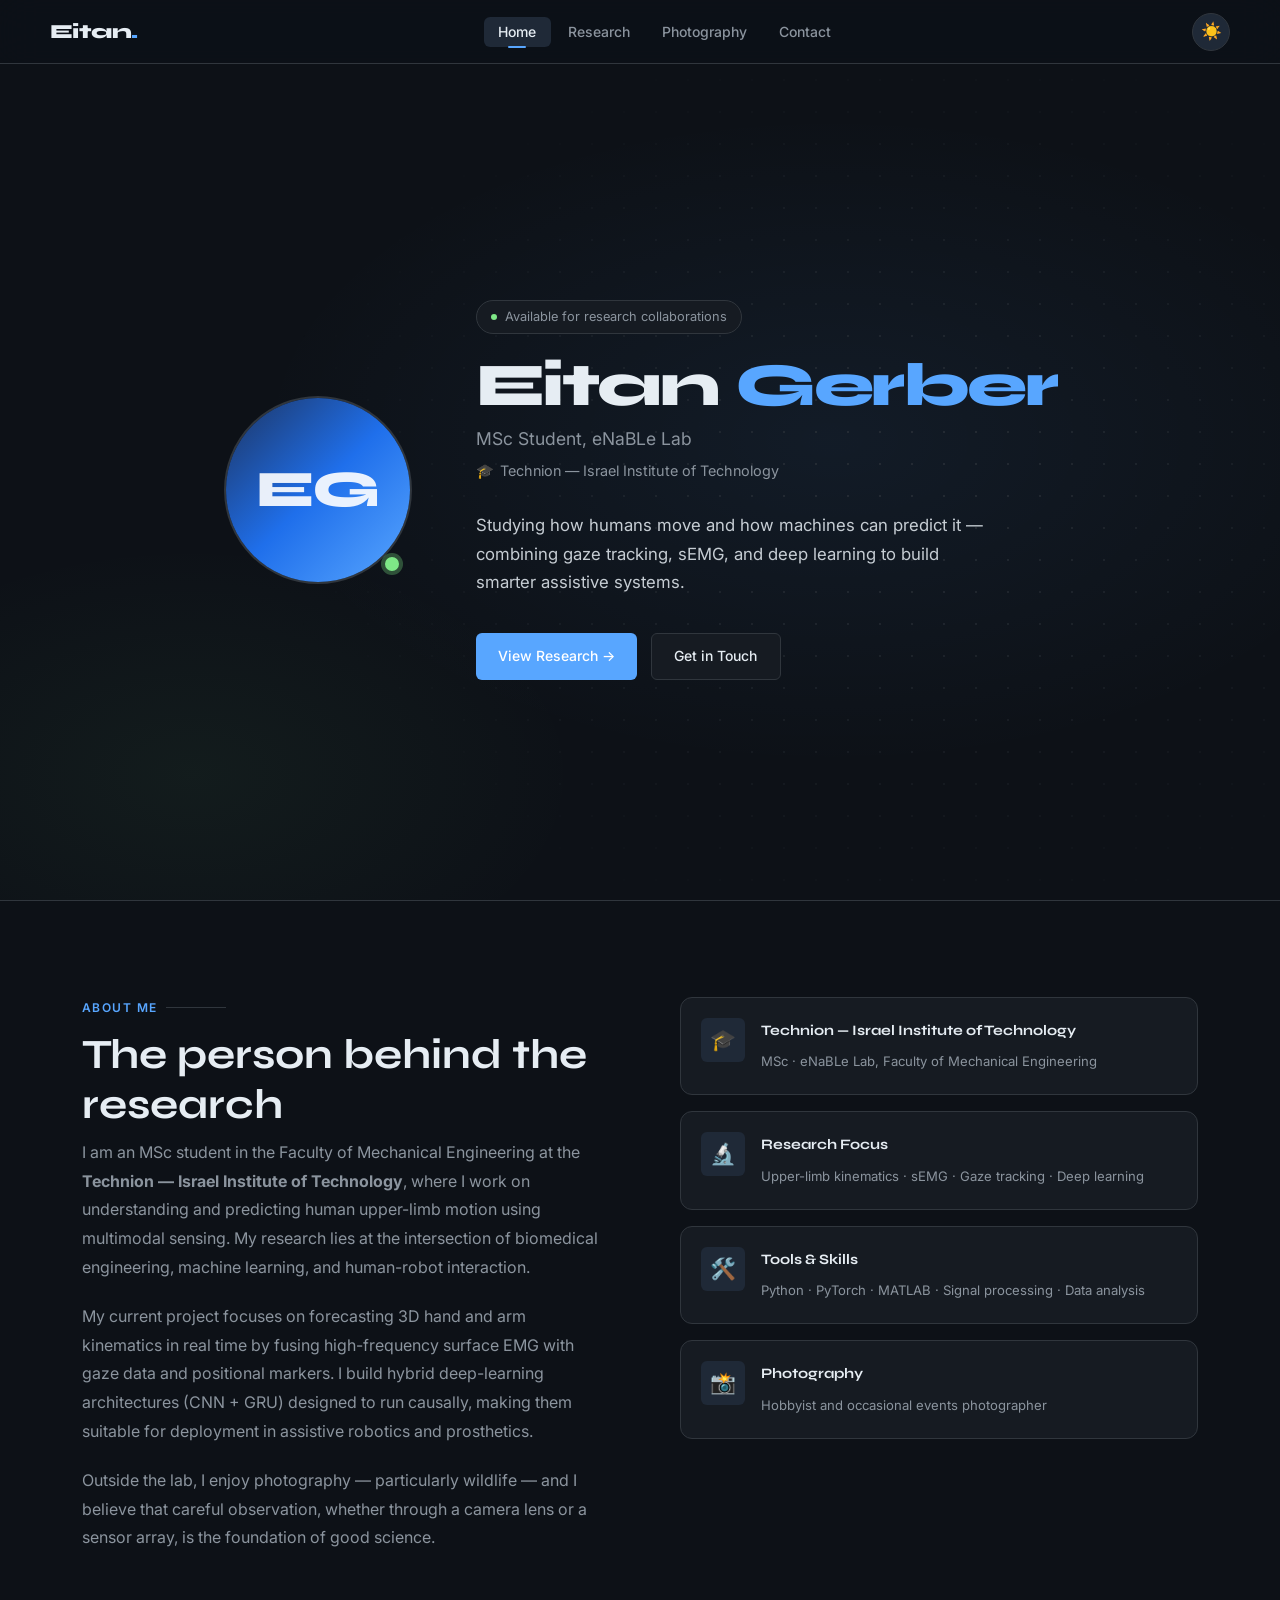
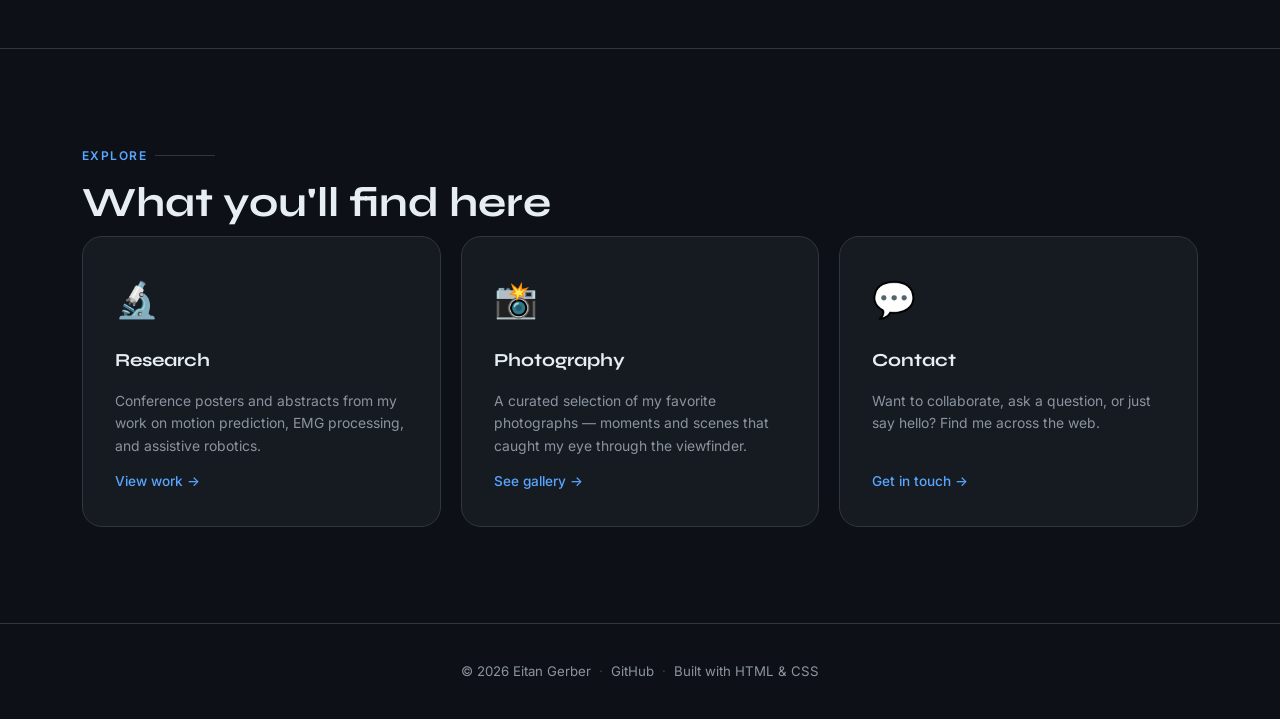
==== index.html @ 57ee2962 "Initial commit" ====
<!DOCTYPE html>
<html lang="en" data-theme="dark">

<head>
  <meta charset="UTF-8" />
  <meta name="viewport" content="width=device-width, initial-scale=1.0" />
  <title>Eitan Gerber — Researcher & Photographer</title>
  <meta name="description"
    content="Personal website of Eitan Gerber — MSc researcher at the Technion and photography enthusiast." />
  <meta property="og:title" content="Eitan Gerber" />
  <meta property="og:description" content="Researcher at Technion · Photography · Academic work" />
  <meta property="og:type" content="website" />
  <meta property="og:url" content="https://e-gerber-technion.github.io" />
  <link rel="canonical" href="https://e-gerber-technion.github.io" />
  <link rel="stylesheet" href="assets/css/style.css" />
  <!-- Prevent flash of wrong theme -->
  <script>
    (function () {
      const theme = localStorage.getItem('eg-site-theme') || 'dark';
      document.documentElement.setAttribute('data-theme', theme);
    })();
  </script>
</head>

<body>

  <!-- ============================
       NAVBAR
       ============================ -->
  <nav class="navbar" role="navigation" aria-label="Main navigation">
    <div class="navbar-inner">
      <a href="index.html" class="nav-logo" aria-label="Home">Eitan<span>.</span></a>

      <ul class="nav-links" id="nav-links" role="list">
        <li><a href="index.html">Home</a></li>
        <li><a href="research.html">Research</a></li>
        <li><a href="photography.html">Photography</a></li>
        <li><a href="contact.html">Contact</a></li>
      </ul>

      <div class="nav-actions">
        <button class="theme-toggle" id="theme-toggle" aria-label="Toggle theme">☀️</button>
        <button class="hamburger" id="hamburger" aria-label="Open menu" aria-expanded="false" aria-controls="nav-links">
          <span></span><span></span><span></span>
        </button>
      </div>
    </div>
  </nav>

  <main class="page-wrapper">

    <!-- ============================
         HERO
         ============================ -->
    <section class="hero" aria-label="Introduction">
      <div class="hero-ambient"></div>
      <div class="hero-grid"></div>

      <div class="container">
        <div class="hero-content">

          <!-- Avatar -->
          <div class="hero-avatar-wrap reveal">
            <div class="hero-avatar">
              <!--
                TO ADD YOUR PHOTO:
                Replace the .avatar-placeholder div below with:
                <img src="assets/images/avatar.jpg" alt="Eitan Gerber" />
              -->
              <div class="avatar-placeholder" aria-hidden="true">EG</div>
            </div>
            <div class="hero-status" aria-hidden="true">
              <div class="hero-status-pulse"></div>
            </div>
          </div>

          <!-- Text -->
          <div class="hero-text reveal reveal-delay-1">
            <div class="hero-eyebrow">
              <span class="hero-eyebrow-dot" aria-hidden="true"></span>
              Available for research collaborations
            </div>

            <h1 class="hero-name">
              Eitan <span class="accent">Gerber</span>
            </h1>

            <p class="hero-role">MSc Student, eNaBLe Lab</p>
            <p class="hero-institution">
              <span>🎓</span>
              Technion — Israel Institute of Technology
            </p>

            <!--
              TODO: Replace the tagline below with your own one-liner.
            -->
            <p class="hero-tagline">
              Studying how humans move and how machines can predict it —
              combining gaze tracking, sEMG, and deep learning to build
              smarter assistive systems.
            </p>

            <div class="hero-ctas">
              <a href="research.html" class="btn btn-primary" id="hero-research-btn">
                View Research →
              </a>
              <a href="contact.html" class="btn btn-secondary" id="hero-contact-btn">
                Get in Touch
              </a>
              <!--
                TO ADD YOUR CV:
                1. Place your CV PDF at  assets/cv.pdf
                2. Uncomment the link below:

              <a href="assets/cv.pdf" class="btn btn-secondary" target="_blank" rel="noopener" id="hero-cv-btn">
                📄 CV
              </a>
              -->
            </div>
          </div>
        </div>
      </div>
    </section>

    <!-- ============================
         ABOUT
         ============================ -->
    <section class="about-section" id="about" aria-labelledby="about-heading">
      <div class="container">
        <div class="about-grid">

          <div class="about-text">
            <div class="section-label reveal">About me</div>
            <h2 class="section-title reveal reveal-delay-1" id="about-heading">
              The person behind the research
            </h2>

            <!--
              TODO: Replace the paragraphs below with your own bio.
                    Write 2–3 paragraphs covering your background,
                    research interests, and what drives you.
            -->
            <div class="reveal reveal-delay-2">
              <p>
                I am an MSc student in the Faculty of Mechanical Engineering at the
                <strong>Technion — Israel Institute of Technology</strong>, where I work on
                understanding and predicting human upper-limb motion using multimodal sensing.
                My research lies at the intersection of biomedical engineering, machine learning,
                and human-robot interaction.
              </p>
              <p>
                My current project focuses on forecasting 3D hand and arm kinematics in real time
                by fusing high-frequency surface EMG with gaze data and positional markers.
                I build hybrid deep-learning architectures (CNN + GRU) designed to run causally,
                making them suitable for deployment in assistive robotics and prosthetics.
              </p>
              <p>
                Outside the lab, I enjoy photography — particularly wildlife —
                and I believe that careful observation, whether through a camera lens or a sensor array,
                is the foundation of good science.
              </p>
            </div>
          </div>

          <div class="about-highlights reveal reveal-delay-3">
            <div class="highlight-item" id="highlight-edu">
              <div class="highlight-icon" aria-hidden="true">🎓</div>
              <div class="highlight-text">
                <strong>Technion — Israel Institute of Technology</strong>
                <span>MSc · eNaBLe Lab, Faculty of Mechanical Engineering</span>
              </div>
            </div>
            <div class="highlight-item" id="highlight-research">
              <div class="highlight-icon" aria-hidden="true">🔬</div>
              <div class="highlight-text">
                <strong>Research Focus</strong>
                <span>Upper-limb kinematics · sEMG · Gaze tracking · Deep learning</span>
              </div>
            </div>
            <div class="highlight-item" id="highlight-tools">
              <div class="highlight-icon" aria-hidden="true">🛠️</div>
              <div class="highlight-text">
                <strong>Tools & Skills</strong>
                <span>Python · PyTorch · MATLAB · Signal processing · Data analysis</span>
              </div>
            </div>
            <div class="highlight-item" id="highlight-photo">
              <div class="highlight-icon" aria-hidden="true">📸</div>
              <div class="highlight-text">
                <strong>Photography</strong>
                <span>Hobbyist and occasional events photographer</span>
              </div>
            </div>
          </div>

        </div>
      </div>
    </section>

    <!-- ============================
         QUICK LINKS
         ============================ -->
    <section class="quicklinks-section" aria-labelledby="explore-heading">
      <div class="container">
        <div class="section-label reveal">Explore</div>
        <h2 class="section-title reveal reveal-delay-1" id="explore-heading">
          What you'll find here
        </h2>
        <div class="quicklinks-grid">
          <a href="research.html" class="quicklink-card reveal reveal-delay-1" id="ql-research">
            <div class="quicklink-emoji" aria-hidden="true">🔬</div>
            <div class="quicklink-title">Research</div>
            <p class="quicklink-desc">
              Conference posters and abstracts from my work on motion prediction,
              EMG processing, and assistive robotics.
            </p>
            <div class="quicklink-arrow">View work →</div>
          </a>

          <a href="photography.html" class="quicklink-card reveal reveal-delay-2" id="ql-photography">
            <div class="quicklink-emoji" aria-hidden="true">📸</div>
            <div class="quicklink-title">Photography</div>
            <p class="quicklink-desc">
              A curated selection of my favorite photographs — moments and scenes
              that caught my eye through the viewfinder.
            </p>
            <div class="quicklink-arrow">See gallery →</div>
          </a>

          <a href="contact.html" class="quicklink-card reveal reveal-delay-3" id="ql-contact">
            <div class="quicklink-emoji" aria-hidden="true">💬</div>
            <div class="quicklink-title">Contact</div>
            <p class="quicklink-desc">
              Want to collaborate, ask a question, or just say hello?
              Find me across the web.
            </p>
            <div class="quicklink-arrow">Get in touch →</div>
          </a>
        </div>
      </div>
    </section>

  </main>

  <!-- ============================
       FOOTER
       ============================ -->
  <footer>
    <div class="container">
      <div class="footer-inner">
        <span>© <span id="footer-year"></span> Eitan Gerber</span>
        <span class="footer-sep">·</span>
        <a href="https://github.com/e-gerber-technion" target="_blank" rel="noopener">GitHub</a>
        <span class="footer-sep">·</span>
        <span>Built with HTML &amp; CSS</span>
      </div>
    </div>
  </footer>

  <script src="assets/js/main.js"></script>
  <script>
    // Dynamic year in footer
    document.getElementById('footer-year').textContent = new Date().getFullYear();
  </script>
</body>

</html>
---- assets/css/style.css ----
/* =====================================================
   PERSONAL WEBSITE — DESIGN SYSTEM
   Eitan Gerber · e-gerber-technion.github.io
   ===================================================== */

/* ---- Google Fonts ---- */
@import url('https://fonts.googleapis.com/css2?family=Syne:wght@400;500;600;700;800&family=Inter:ital,opsz,wght@0,14..32,300;0,14..32,400;0,14..32,500;0,14..32,600;1,14..32,400&family=JetBrains+Mono:wght@400;500&display=swap');

/* ---- CSS Reset ---- */
*,
*::before,
*::after {
  box-sizing: border-box;
  margin: 0;
  padding: 0;
}

/* =====================================================
   THEME TOKENS
   ===================================================== */
:root {
  /* --- Dark Theme (default) --- */
  --bg: #0d1117;
  --bg-alt: #080c10;
  --surface: #161b22;
  --surface-2: #1f2937;
  --border: #30363d;
  --accent: #58a6ff;
  --accent-rgb: 88, 166, 255;
  --accent-2: #7ee787;
  --accent-2-rgb: 126, 231, 135;
  --text: #e6edf3;
  --text-rgb: 230, 237, 243;
  --muted: #8b949e;
  --shadow: 0 8px 32px rgba(0, 0, 0, 0.45);
  --shadow-sm: 0 2px 10px rgba(0, 0, 0, 0.3);

  /* --- Layout --- */
  --nav-height: 64px;
  --max-width: 1180px;
  --section-gap: 6rem;

  /* --- Transitions --- */
  --t: 200ms ease;
  --t-theme: 300ms cubic-bezier(0.4, 0, 0.2, 1);

  /* --- Radii --- */
  --r-sm: 6px;
  --r: 12px;
  --r-lg: 20px;
  --r-xl: 28px;
}

[data-theme="light"] {
  --bg: #f6f8fa;
  --bg-alt: #eaedf0;
  --surface: #ffffff;
  --surface-2: #f0f3f6;
  --border: #d0d7de;
  --accent: #0969da;
  --accent-rgb: 9, 105, 218;
  --accent-2: #1a7f37;
  --accent-2-rgb: 26, 127, 55;
  --text: #1f2328;
  --text-rgb: 31, 35, 40;
  --muted: #636c76;
  --shadow: 0 8px 32px rgba(0, 0, 0, 0.1);
  --shadow-sm: 0 2px 10px rgba(0, 0, 0, 0.07);
}

/* =====================================================
   BASE
   ===================================================== */
html {
  scroll-behavior: smooth;
  font-size: 16px;
}

body {
  font-family: 'Inter', system-ui, sans-serif;
  background-color: var(--bg);
  color: var(--text);
  line-height: 1.75;
  transition:
    background-color var(--t-theme),
    color var(--t-theme);
  min-height: 100vh;
  overflow-x: hidden;
}

h1,
h2,
h3,
h4,
h5,
h6 {
  font-family: 'Syne', sans-serif;
  font-weight: 700;
  line-height: 1.2;
  color: var(--text);
  transition: color var(--t-theme);
}

a {
  color: var(--accent);
  text-decoration: none;
  transition: color var(--t), opacity var(--t);
}

a:hover {
  opacity: 0.8;
}

img {
  max-width: 100%;
  height: auto;
  display: block;
}

/* =====================================================
   LAYOUT UTILITIES
   ===================================================== */
.container {
  max-width: var(--max-width);
  margin: 0 auto;
  padding: 0 2rem;
}

.page-wrapper {
  padding-top: var(--nav-height);
}

.visually-hidden {
  position: absolute;
  width: 1px;
  height: 1px;
  overflow: hidden;
  clip: rect(0, 0, 0, 0);
  white-space: nowrap;
}

/* =====================================================
   NAVBAR
   ===================================================== */
.navbar {
  position: fixed;
  top: 0;
  left: 0;
  right: 0;
  height: var(--nav-height);
  z-index: 1000;
  display: flex;
  align-items: center;
  padding: 0 2rem;
  backdrop-filter: blur(20px) saturate(160%);
  -webkit-backdrop-filter: blur(20px) saturate(160%);
  background: rgba(13, 17, 23, 0.75);
  border-bottom: 1px solid var(--border);
  transition:
    background var(--t-theme),
    border-color var(--t-theme);
}

[data-theme="light"] .navbar {
  background: rgba(246, 248, 250, 0.85);
}

.navbar-inner {
  display: flex;
  align-items: center;
  width: 100%;
  max-width: var(--max-width);
  margin: 0 auto;
}

/* Logo */
.nav-logo {
  font-family: 'Syne', sans-serif;
  font-weight: 800;
  font-size: 1.25rem;
  color: var(--text);
  text-decoration: none;
  letter-spacing: -0.03em;
  flex-shrink: 0;
  transition: color var(--t-theme);
}

.nav-logo span {
  color: var(--accent);
}

/* Links */
.nav-links {
  display: flex;
  gap: 0.2rem;
  list-style: none;
  margin: 0 auto;
}

.nav-links a {
  font-size: 0.875rem;
  font-weight: 500;
  color: var(--muted);
  text-decoration: none;
  padding: 0.4rem 0.9rem;
  border-radius: var(--r-sm);
  position: relative;
  transition: color var(--t), background var(--t);
}

.nav-links a:hover,
.nav-links a.active {
  color: var(--text);
  background: var(--surface-2);
  opacity: 1;
}

.nav-links a.active::after {
  content: '';
  position: absolute;
  bottom: -1px;
  left: 50%;
  transform: translateX(-50%);
  width: 18px;
  height: 2px;
  background: var(--accent);
  border-radius: 2px;
}

/* Actions */
.nav-actions {
  display: flex;
  align-items: center;
  gap: 0.6rem;
  flex-shrink: 0;
}

/* Theme Toggle */
.theme-toggle {
  background: var(--surface-2);
  border: 1px solid var(--border);
  border-radius: 50%;
  width: 38px;
  height: 38px;
  display: flex;
  align-items: center;
  justify-content: center;
  cursor: pointer;
  font-size: 1.05rem;
  color: var(--muted);
  transition:
    background var(--t),
    border-color var(--t),
    transform var(--t);
}

.theme-toggle:hover {
  background: var(--surface);
  border-color: var(--accent);
  transform: rotate(15deg);
}

/* Hamburger */
.hamburger {
  display: none;
  flex-direction: column;
  gap: 5px;
  cursor: pointer;
  background: none;
  border: none;
  padding: 4px;
}

.hamburger span {
  display: block;
  width: 22px;
  height: 2px;
  background: var(--text);
  border-radius: 2px;
  transition: transform 0.3s ease, opacity 0.3s ease;
}

.hamburger.active span:nth-child(1) {
  transform: translateY(7px) rotate(45deg);
}

.hamburger.active span:nth-child(2) {
  opacity: 0;
}

.hamburger.active span:nth-child(3) {
  transform: translateY(-7px) rotate(-45deg);
}

/* =====================================================
   SECTION SHARED STYLES
   ===================================================== */
.section-label {
  font-size: 0.75rem;
  font-weight: 600;
  letter-spacing: 0.12em;
  text-transform: uppercase;
  color: var(--accent);
  margin-bottom: 0.75rem;
  display: flex;
  align-items: center;
  gap: 0.5rem;
}

.section-label::after {
  content: '';
  flex: 1;
  height: 1px;
  background: var(--border);
  max-width: 60px;
}

.section-title {
  font-size: clamp(1.8rem, 4vw, 2.6rem);
  margin-bottom: 0.5rem;
}

.section-subtitle {
  color: var(--muted);
  font-size: 1.05rem;
  margin-bottom: 3rem;
  max-width: 560px;
}

/* =====================================================
   BUTTONS
   ===================================================== */
.btn {
  display: inline-flex;
  align-items: center;
  gap: 0.45rem;
  padding: 0.65rem 1.4rem;
  border-radius: var(--r-sm);
  font-size: 0.875rem;
  font-weight: 500;
  font-family: 'Inter', sans-serif;
  text-decoration: none;
  cursor: pointer;
  border: none;
  transition: all var(--t);
  white-space: nowrap;
}

.btn-primary {
  background: var(--accent);
  color: #fff;
}

.btn-primary:hover {
  opacity: 0.88;
  transform: translateY(-2px);
  box-shadow: 0 4px 16px rgba(var(--accent-rgb), 0.35);
}

.btn-secondary {
  background: var(--surface);
  color: var(--text);
  border: 1px solid var(--border);
}

.btn-secondary:hover {
  background: var(--surface-2);
  border-color: var(--accent);
  color: var(--accent);
  transform: translateY(-2px);
  opacity: 1;
}

.btn-sm {
  padding: 0.38rem 0.85rem;
  font-size: 0.8rem;
}

/* =====================================================
   HERO — index.html
   ===================================================== */
.hero {
  min-height: calc(100vh - var(--nav-height));
  display: flex;
  align-items: center;
  position: relative;
  overflow: hidden;
  padding: 5rem 0 4rem;
}

/* Ambient background */
.hero-ambient {
  position: absolute;
  inset: 0;
  z-index: 0;
  background:
    radial-gradient(ellipse 75% 65% at 65% 45%, rgba(88, 166, 255, 0.07) 0%, transparent 60%),
    radial-gradient(ellipse 55% 50% at 15% 85%, rgba(126, 231, 135, 0.05) 0%, transparent 55%);
  transition: opacity var(--t-theme);
}

/* Dot grid */
.hero-grid {
  position: absolute;
  inset: 0;
  z-index: 0;
  background-image: radial-gradient(var(--border) 1px, transparent 1px);
  background-size: 32px 32px;
  opacity: 0.6;
  mask-image: radial-gradient(ellipse 70% 80% at 70% 50%, black 10%, transparent 70%);
  -webkit-mask-image: radial-gradient(ellipse 70% 80% at 70% 50%, black 10%, transparent 70%);
  transition: opacity var(--t-theme);
}

.hero-content {
  position: relative;
  z-index: 1;
  display: grid;
  grid-template-columns: auto 1fr;
  gap: 4rem;
  align-items: center;
}

/* Avatar */
.hero-avatar-wrap {
  position: relative;
}

.hero-avatar {
  width: 188px;
  height: 188px;
  border-radius: 50%;
  border: 2px solid var(--border);
  overflow: hidden;
  position: relative;
  transition: border-color var(--t), box-shadow var(--t);
}

.hero-avatar:hover {
  border-color: var(--accent);
  box-shadow: 0 0 0 6px rgba(var(--accent-rgb), 0.12);
}

.hero-avatar img {
  width: 100%;
  height: 100%;
  object-fit: cover;
}

.avatar-placeholder {
  width: 100%;
  height: 100%;
  background: linear-gradient(135deg, #1d3461 0%, #1f6feb 50%, #58a6ff 100%);
  display: flex;
  align-items: center;
  justify-content: center;
  font-family: 'Syne', sans-serif;
  font-size: 3.2rem;
  font-weight: 800;
  color: rgba(255, 255, 255, 0.9);
  letter-spacing: -0.02em;
}

.hero-status {
  position: absolute;
  bottom: 10px;
  right: 10px;
  width: 20px;
  height: 20px;
  background: var(--accent-2);
  border-radius: 50%;
  border: 3px solid var(--bg);
  transition: background var(--t-theme), border-color var(--t-theme);
}

.hero-status-pulse {
  position: absolute;
  inset: -4px;
  border-radius: 50%;
  background: var(--accent-2);
  opacity: 0.3;
  animation: status-pulse 2.5s ease-in-out infinite;
}

@keyframes status-pulse {

  0%,
  100% {
    transform: scale(1);
    opacity: 0.3;
  }

  50% {
    transform: scale(1.6);
    opacity: 0;
  }
}

/* Hero text */
.hero-eyebrow {
  display: inline-flex;
  align-items: center;
  gap: 0.5rem;
  background: var(--surface);
  border: 1px solid var(--border);
  border-radius: 100px;
  padding: 0.3rem 0.9rem;
  font-size: 0.8rem;
  color: var(--muted);
  margin-bottom: 1.25rem;
  transition: background var(--t-theme), border-color var(--t-theme);
}

.hero-eyebrow-dot {
  width: 6px;
  height: 6px;
  border-radius: 50%;
  background: var(--accent-2);
  animation: blink 2s ease-in-out infinite;
}

@keyframes blink {

  0%,
  100% {
    opacity: 1;
  }

  50% {
    opacity: 0.35;
  }
}

.hero-name {
  font-size: clamp(2.4rem, 5.5vw, 3.8rem);
  font-weight: 800;
  letter-spacing: -0.04em;
  line-height: 1.05;
  margin-bottom: 0.4rem;
}

.hero-name .accent {
  color: var(--accent);
}

.hero-role {
  font-size: 1.1rem;
  color: var(--muted);
  font-family: 'Inter', sans-serif;
  font-weight: 400;
  margin-bottom: 0.2rem;
}

.hero-institution {
  font-size: 0.9rem;
  color: var(--muted);
  margin-bottom: 1.75rem;
  display: flex;
  align-items: center;
  gap: 0.4rem;
}

.hero-tagline {
  font-size: 1.05rem;
  color: var(--text);
  max-width: 520px;
  margin-bottom: 2.25rem;
  line-height: 1.7;
  opacity: 0.85;
}

.hero-ctas {
  display: flex;
  gap: 0.85rem;
  flex-wrap: wrap;
}

/* =====================================================
   ABOUT SECTION — index.html
   ===================================================== */
.about-section {
  padding: var(--section-gap) 0;
  border-top: 1px solid var(--border);
}

.about-grid {
  display: grid;
  grid-template-columns: 1fr 1fr;
  gap: 5rem;
  align-items: start;
}

.about-text p {
  color: var(--muted);
  margin-bottom: 1.25rem;
  font-size: 1rem;
  line-height: 1.8;
}

.about-text p:last-child {
  margin-bottom: 0;
}

/* Info highlights */
.about-highlights {
  display: flex;
  flex-direction: column;
  gap: 1rem;
}

.highlight-item {
  display: flex;
  align-items: flex-start;
  gap: 1rem;
  padding: 1.25rem;
  background: var(--surface);
  border: 1px solid var(--border);
  border-radius: var(--r);
  transition:
    border-color var(--t),
    transform var(--t),
    box-shadow var(--t),
    background var(--t-theme);
}

.highlight-item:hover {
  border-color: var(--accent);
  transform: translateX(5px);
  box-shadow: var(--shadow-sm);
}

.highlight-icon {
  font-size: 1.3rem;
  width: 44px;
  height: 44px;
  background: var(--surface-2);
  border-radius: var(--r-sm);
  display: flex;
  align-items: center;
  justify-content: center;
  flex-shrink: 0;
  transition: background var(--t-theme);
}

.highlight-text strong {
  display: block;
  font-size: 0.9rem;
  font-family: 'Syne', sans-serif;
  margin-bottom: 0.2rem;
}

.highlight-text span {
  font-size: 0.82rem;
  color: var(--muted);
}

/* =====================================================
   QUICK LINKS SECTION — index.html
   ===================================================== */
.quicklinks-section {
  padding: var(--section-gap) 0;
  border-top: 1px solid var(--border);
}

.quicklinks-grid {
  display: grid;
  grid-template-columns: repeat(3, 1fr);
  gap: 1.25rem;
}

.quicklink-card {
  display: flex;
  flex-direction: column;
  gap: 0.85rem;
  padding: 2rem;
  background: var(--surface);
  border: 1px solid var(--border);
  border-radius: var(--r-lg);
  text-decoration: none;
  position: relative;
  overflow: hidden;
  transition:
    border-color var(--t),
    transform var(--t),
    box-shadow var(--t),
    background var(--t-theme);
}

.quicklink-card::after {
  content: '';
  position: absolute;
  inset: 0;
  background: linear-gradient(135deg, rgba(var(--accent-rgb), 0.06), transparent 60%);
  opacity: 0;
  transition: opacity var(--t);
}

.quicklink-card:hover {
  border-color: var(--accent);
  transform: translateY(-5px);
  box-shadow: var(--shadow);
  opacity: 1;
}

.quicklink-card:hover::after {
  opacity: 1;
}

.quicklink-emoji {
  font-size: 2.2rem;
}

.quicklink-title {
  font-size: 1.15rem;
  color: var(--text);
  font-family: 'Syne', sans-serif;
  font-weight: 700;
  transition: color var(--t-theme);
}

.quicklink-desc {
  font-size: 0.87rem;
  color: var(--muted);
  line-height: 1.6;
}

.quicklink-arrow {
  margin-top: auto;
  color: var(--accent);
  font-size: 0.85rem;
  font-weight: 500;
  display: flex;
  align-items: center;
  gap: 0.3rem;
}

/* =====================================================
   PAGE HEADER (research, photography, contact)
   ===================================================== */
.page-header {
  padding: 4rem 0 3rem;
  border-bottom: 1px solid var(--border);
  position: relative;
  overflow: hidden;
}

.page-header-bg {
  position: absolute;
  inset: 0;
  background: radial-gradient(ellipse 65% 90% at 0% 50%, rgba(88, 166, 255, 0.05) 0%, transparent 60%);
  z-index: 0;
  transition: opacity var(--t-theme);
}

.page-header-content {
  position: relative;
  z-index: 1;
}

.page-header h1 {
  font-size: clamp(2rem, 5vw, 3.2rem);
  margin-bottom: 0.75rem;
}

.page-header p {
  color: var(--muted);
  font-size: 1.05rem;
  max-width: 580px;
}

/* =====================================================
   RESEARCH PAGE
   ===================================================== */
.research-section {
  padding: var(--section-gap) 0;
}

.research-grid {
  display: flex;
  flex-direction: column;
  gap: 1.25rem;
}

.research-card {
  display: grid;
  grid-template-columns: 88px 1fr;
  gap: 1.75rem;
  padding: 1.75rem;
  background: var(--surface);
  border: 1px solid var(--border);
  border-radius: var(--r);
  transition:
    border-color var(--t),
    transform var(--t),
    box-shadow var(--t),
    background var(--t-theme);
}

.research-card:hover {
  border-color: var(--accent);
  transform: translateX(5px);
  box-shadow: var(--shadow-sm);
}

.research-thumb {
  width: 88px;
  height: 88px;
  border-radius: var(--r-sm);
  display: flex;
  align-items: center;
  justify-content: center;
  font-size: 2rem;
  flex-shrink: 0;
  opacity: 0.85;
}

.research-thumb-blue {
  background: linear-gradient(135deg, #1d3461, #1f6feb);
}

.research-thumb-green {
  background: linear-gradient(135deg, #064e3b, #059669);
}

.research-thumb-purple {
  background: linear-gradient(135deg, #312e81, #7c3aed);
}

.research-meta {
  font-size: 0.8rem;
  color: var(--muted);
  margin-bottom: 0.5rem;
  display: flex;
  gap: 0.6rem;
  align-items: center;
  flex-wrap: wrap;
}

.research-meta .dot {
  width: 3px;
  height: 3px;
  border-radius: 50%;
  background: var(--border);
}

.research-title {
  font-size: 1.1rem;
  font-family: 'Syne', sans-serif;
  font-weight: 700;
  margin-bottom: 0.6rem;
  color: var(--text);
  transition: color var(--t-theme);
}

.research-abstract {
  font-size: 0.875rem;
  color: var(--muted);
  line-height: 1.65;
  margin-bottom: 1rem;
  display: -webkit-box;
  -webkit-line-clamp: 3;
  -webkit-box-orient: vertical;
  overflow: hidden;
}

.research-tags {
  display: flex;
  flex-wrap: wrap;
  gap: 0.4rem;
  margin-bottom: 1rem;
}

.tag {
  font-size: 0.73rem;
  font-weight: 600;
  padding: 0.2rem 0.65rem;
  border-radius: 100px;
  background: rgba(var(--accent-rgb), 0.1);
  color: var(--accent);
  border: 1px solid rgba(var(--accent-rgb), 0.2);
  letter-spacing: 0.01em;
}

.tag.green {
  background: rgba(var(--accent-2-rgb), 0.1);
  color: var(--accent-2);
  border-color: rgba(var(--accent-2-rgb), 0.2);
}

.research-links {
  display: flex;
  gap: 0.5rem;
  flex-wrap: wrap;
}

/* Empty state (shared) */
.empty-state {
  display: flex;
  flex-direction: column;
  align-items: center;
  text-align: center;
  padding: 5rem 2rem;
  color: var(--muted);
  border: 1px dashed var(--border);
  border-radius: var(--r-lg);
}

.empty-state-icon {
  font-size: 3rem;
  margin-bottom: 1.25rem;
  opacity: 0.5;
}

.empty-state h3 {
  font-size: 1.15rem;
  color: var(--muted);
  font-family: 'Syne', sans-serif;
  margin-bottom: 0.5rem;
}

.empty-state p {
  font-size: 0.875rem;
  max-width: 380px;
  line-height: 1.65;
}

.empty-state code {
  font-family: 'JetBrains Mono', monospace;
  font-size: 0.8em;
  background: var(--surface-2);
  padding: 0.1em 0.4em;
  border-radius: 4px;
  color: var(--accent);
}

/* =====================================================
   PHOTOGRAPHY PAGE
   ===================================================== */
.photography-section {
  padding: var(--section-gap) 0;
}

/* Masonry grid */
.masonry-grid {
  columns: 3;
  column-gap: 1rem;
}

.masonry-item {
  break-inside: avoid;
  margin-bottom: 1rem;
  border-radius: var(--r);
  overflow: hidden;
  cursor: pointer;
  position: relative;
  border: 1px solid var(--border);
  transition:
    transform var(--t),
    border-color var(--t),
    box-shadow var(--t);
}

.masonry-item:hover {
  transform: scale(1.012);
  border-color: var(--accent);
  box-shadow: var(--shadow);
}

.masonry-item img {
  width: 100%;
  display: block;
  transition: transform 0.4s ease;
}

.masonry-item:hover img {
  transform: scale(1.05);
}

.masonry-overlay {
  position: absolute;
  inset: 0;
  background: linear-gradient(to top, rgba(0, 0, 0, 0.55) 0%, transparent 55%);
  opacity: 0;
  transition: opacity var(--t);
  display: flex;
  align-items: flex-end;
  padding: 1rem;
}

.masonry-item:hover .masonry-overlay {
  opacity: 1;
}

.masonry-caption {
  color: #fff;
  font-size: 0.82rem;
  font-weight: 500;
}

/* =====================================================
   LIGHTBOX
   ===================================================== */
.lightbox {
  display: none;
  position: fixed;
  inset: 0;
  z-index: 9999;
  background: rgba(0, 0, 0, 0.93);
  align-items: center;
  justify-content: center;
  padding: 2rem;
  animation: lb-fadein 0.2s ease;
}

.lightbox.active {
  display: flex;
}

@keyframes lb-fadein {
  from {
    opacity: 0;
  }

  to {
    opacity: 1;
  }
}

.lightbox-img {
  max-width: 88vw;
  max-height: 84vh;
  object-fit: contain;
  border-radius: var(--r-sm);
  box-shadow: 0 12px 60px rgba(0, 0, 0, 0.8);
  animation: lb-slide 0.2s ease;
}

@keyframes lb-slide {
  from {
    transform: scale(0.97);
    opacity: 0;
  }

  to {
    transform: scale(1);
    opacity: 1;
  }
}

.lightbox-close {
  position: absolute;
  top: 1.5rem;
  right: 1.5rem;
  background: rgba(255, 255, 255, 0.12);
  border: 1px solid rgba(255, 255, 255, 0.2);
  color: #fff;
  border-radius: 50%;
  width: 46px;
  height: 46px;
  font-size: 1.25rem;
  cursor: pointer;
  display: flex;
  align-items: center;
  justify-content: center;
  transition: background var(--t);
}

.lightbox-close:hover {
  background: rgba(255, 255, 255, 0.22);
}

.lightbox-nav {
  position: absolute;
  top: 50%;
  transform: translateY(-50%);
  background: rgba(255, 255, 255, 0.1);
  border: 1px solid rgba(255, 255, 255, 0.18);
  color: #fff;
  border-radius: 50%;
  width: 50px;
  height: 50px;
  font-size: 1.4rem;
  cursor: pointer;
  display: flex;
  align-items: center;
  justify-content: center;
  transition: background var(--t);
}

.lightbox-nav:hover {
  background: rgba(255, 255, 255, 0.22);
}

.lightbox-prev {
  left: 1.5rem;
}

.lightbox-next {
  right: 1.5rem;
}

.lightbox-caption {
  position: absolute;
  bottom: 1.5rem;
  left: 50%;
  transform: translateX(-50%);
  color: rgba(255, 255, 255, 0.65);
  font-size: 0.85rem;
  white-space: nowrap;
}

/* =====================================================
   CONTACT PAGE
   ===================================================== */
.contact-section {
  padding: var(--section-gap) 0;
}

.links-grid {
  display: grid;
  grid-template-columns: repeat(auto-fill, minmax(220px, 1fr));
  gap: 1rem;
  margin-bottom: 4rem;
}

.link-card {
  display: flex;
  align-items: center;
  gap: 1rem;
  padding: 1.25rem;
  background: var(--surface);
  border: 1px solid var(--border);
  border-radius: var(--r);
  text-decoration: none;
  color: var(--text);
  transition:
    border-color var(--t),
    transform var(--t),
    box-shadow var(--t),
    background var(--t-theme);
}

.link-card:hover {
  border-color: var(--accent);
  transform: translateY(-3px);
  box-shadow: var(--shadow-sm);
  opacity: 1;
}

.link-card-icon {
  width: 46px;
  height: 46px;
  border-radius: var(--r-sm);
  background: var(--surface-2);
  display: flex;
  align-items: center;
  justify-content: center;
  font-size: 1.35rem;
  flex-shrink: 0;
  transition: background var(--t-theme);
}

.link-card-text strong {
  display: block;
  font-size: 0.9rem;
  margin-bottom: 0.15rem;
  font-family: 'Syne', sans-serif;
}

.link-card-text span {
  font-size: 0.78rem;
  color: var(--muted);
}

/* Container for the email and button */
.email-wrapper {
  display: flex;
  align-items: flex-start;
  gap: 8px;
  margin-top: 4px;
  min-width: 0;
  /* Allows children to shrink/wrap */
}

/* The mailto link styling and wrapping fix */
#email-text {
  display: block;
  text-decoration: none;
  color: inherit;
  /* Keeps your site's text color */
  word-break: break-all;
  overflow-wrap: anywhere;
  line-height: 1.4;
  font-size: 0.9rem;
  transition: opacity 0.2s ease;
}

#email-text:hover {
  text-decoration: underline;
  opacity: 0.8;
}

/* Ensure the button doesn't shrink when text is long */
.copy-btn {
  background: rgba(255, 255, 255, 0.1);
  border: none;
  border-radius: 4px;
  padding: 2px 6px;
  cursor: pointer;
  flex-shrink: 0;
  transition: all 0.2s ease;
}

.copy-btn:hover {
  background: rgba(255, 255, 255, 0.2);
}

/* =====================================================
   FOOTER
   ===================================================== */
footer {
  border-top: 1px solid var(--border);
  padding: 2.25rem 0;
  text-align: center;
  color: var(--muted);
  font-size: 0.83rem;
  transition: border-color var(--t-theme);
}

footer a {
  color: var(--muted);
}

footer a:hover {
  color: var(--accent);
  opacity: 1;
}

.footer-inner {
  display: flex;
  align-items: center;
  justify-content: center;
  gap: 0.5rem;
  flex-wrap: wrap;
}

.footer-sep {
  opacity: 0.35;
}

/* =====================================================
   SCROLL REVEAL ANIMATIONS
   ===================================================== */
.reveal {
  opacity: 0;
  transform: translateY(22px);
  transition: opacity 0.65s ease, transform 0.65s ease;
}

.reveal.visible {
  opacity: 1;
  transform: translateY(0);
}

.reveal-delay-1 {
  transition-delay: 0.08s;
}

.reveal-delay-2 {
  transition-delay: 0.16s;
}

.reveal-delay-3 {
  transition-delay: 0.24s;
}

.reveal-delay-4 {
  transition-delay: 0.32s;
}

/* =====================================================
   RESPONSIVE
   ===================================================== */
@media (max-width: 960px) {
  .hero-content {
    grid-template-columns: 1fr;
    text-align: center;
    gap: 2.5rem;
  }

  .hero-avatar-wrap {
    margin: 0 auto;
  }

  .hero-ctas {
    justify-content: center;
  }

  .hero-institution {
    justify-content: center;
  }

  .hero-tagline {
    margin-left: auto;
    margin-right: auto;
  }

  .about-grid {
    grid-template-columns: 1fr;
    gap: 3rem;
  }

  .quicklinks-grid {
    grid-template-columns: 1fr;
  }

  .research-card {
    grid-template-columns: 1fr;
  }

  .research-thumb {
    width: 64px;
    height: 64px;
    font-size: 1.5rem;
  }

  .masonry-grid {
    columns: 2;
  }
}

@media (max-width: 640px) {
  :root {
    --section-gap: 4rem;
  }

  .container {
    padding: 0 1.25rem;
  }

  /* Mobile nav */
  .nav-links {
    display: none;
    position: fixed;
    top: var(--nav-height);
    left: 0;
    right: 0;
    background: var(--surface);
    border-bottom: 1px solid var(--border);
    flex-direction: column;
    padding: 0.75rem 1rem 1rem;
    gap: 0.2rem;
    transition: background var(--t-theme);
  }

  .nav-links.open {
    display: flex;
  }

  .nav-links a.active::after {
    display: none;
  }

  .hamburger {
    display: flex;
  }

  .masonry-grid {
    columns: 1;
  }

  .links-grid {
    grid-template-columns: 1fr;
  }

  .hero-avatar {
    width: 148px;
    height: 148px;
  }

  .avatar-placeholder {
    font-size: 2.6rem;
  }
}
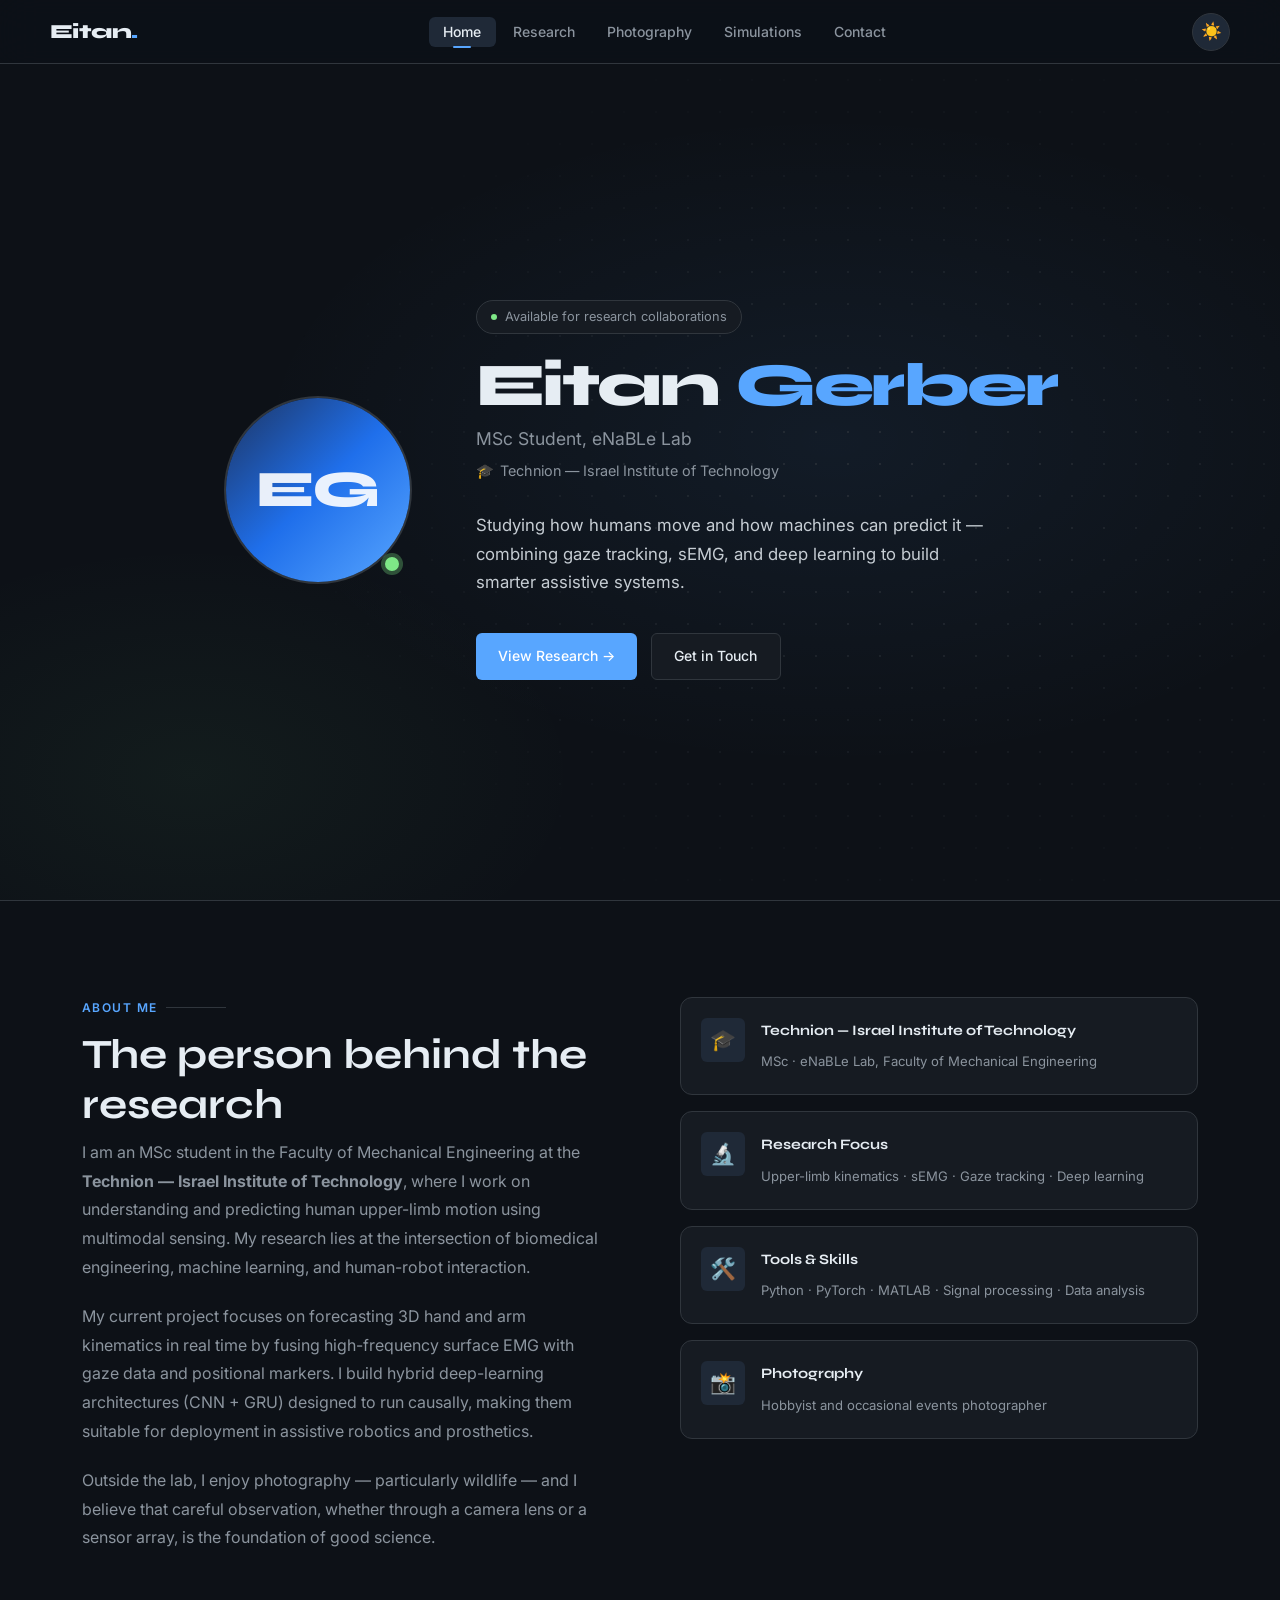
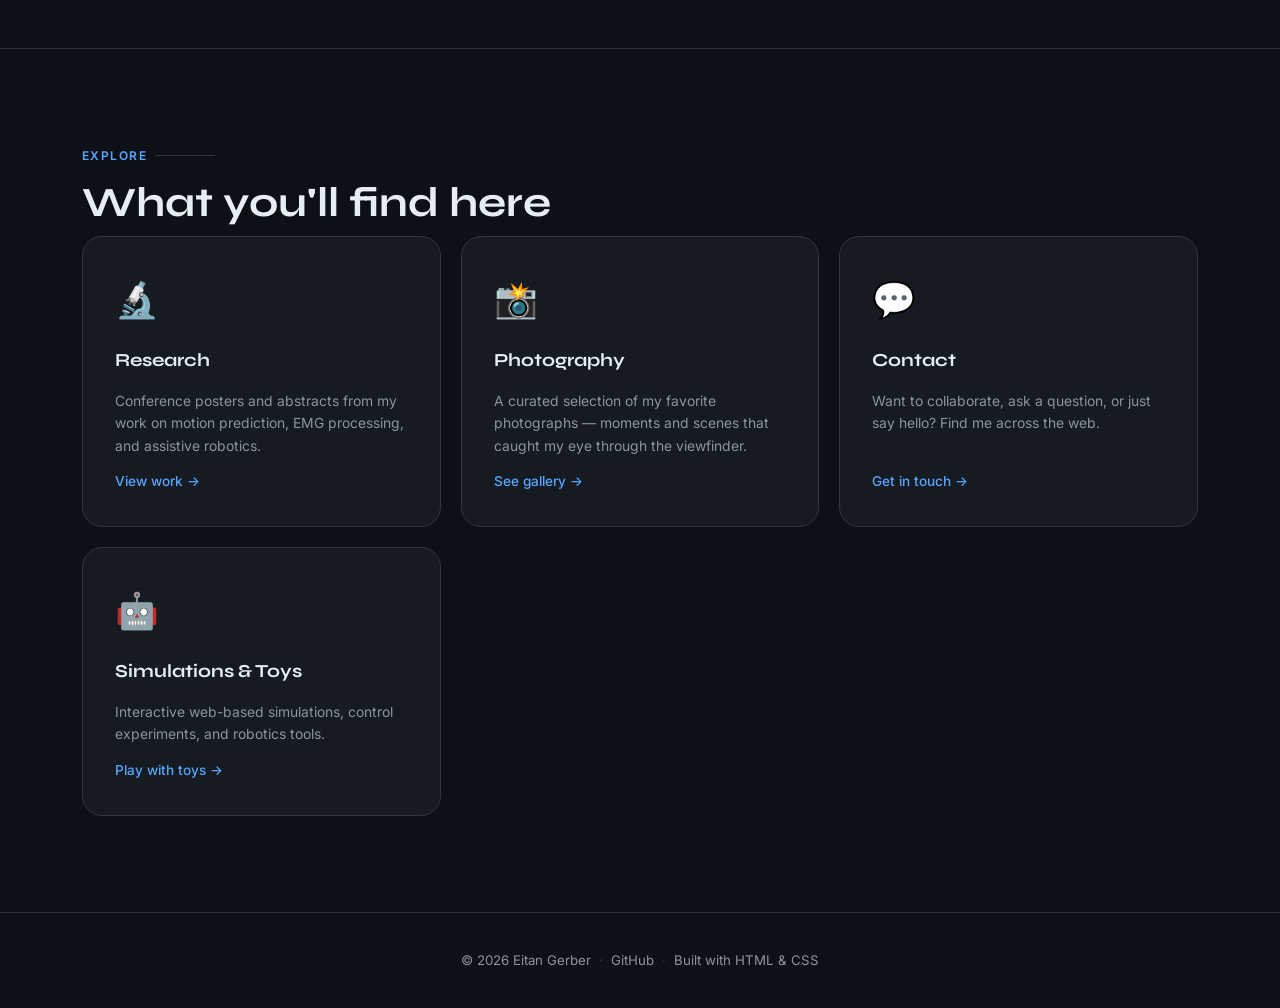
==== commit e31749c5: "Add Simulations page and Robot Arm Simulator" ====
--- a/index.html
+++ b/index.html
@@ -35,6 +35,7 @@
         <li><a href="index.html">Home</a></li>
         <li><a href="research.html">Research</a></li>
         <li><a href="photography.html">Photography</a></li>
+        <li><a href="simulations.html">Simulations</a></li>
         <li><a href="contact.html">Contact</a></li>
       </ul>
 
@@ -236,6 +237,15 @@
             </p>
             <div class="quicklink-arrow">Get in touch →</div>
           </a>
+
+          <a href="simulations.html" class="quicklink-card reveal reveal-delay-4" id="ql-simulations">
+            <div class="quicklink-emoji" aria-hidden="true">🤖</div>
+            <div class="quicklink-title">Simulations & Toys</div>
+            <p class="quicklink-desc">
+              Interactive web-based simulations, control experiments, and robotics tools.
+            </p>
+            <div class="quicklink-arrow">Play with toys →</div>
+          </a>
         </div>
       </div>
     </section>
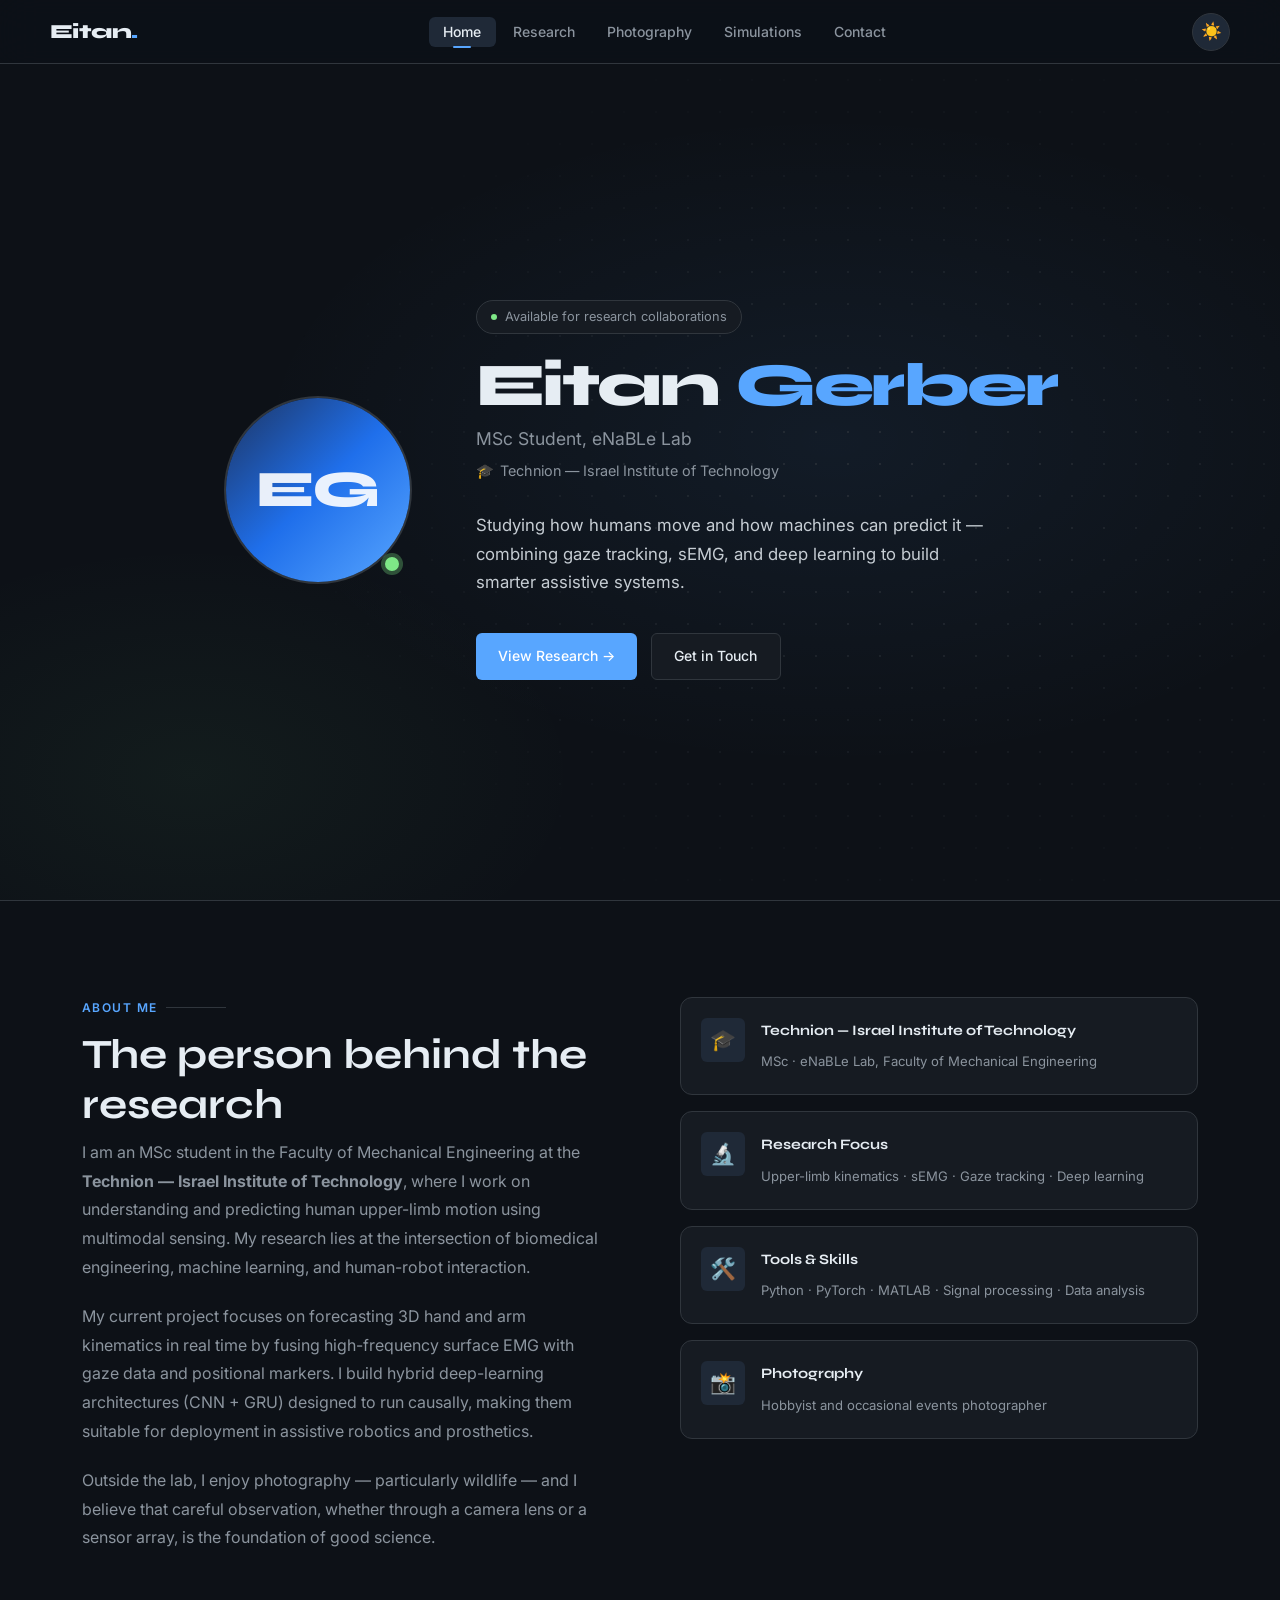
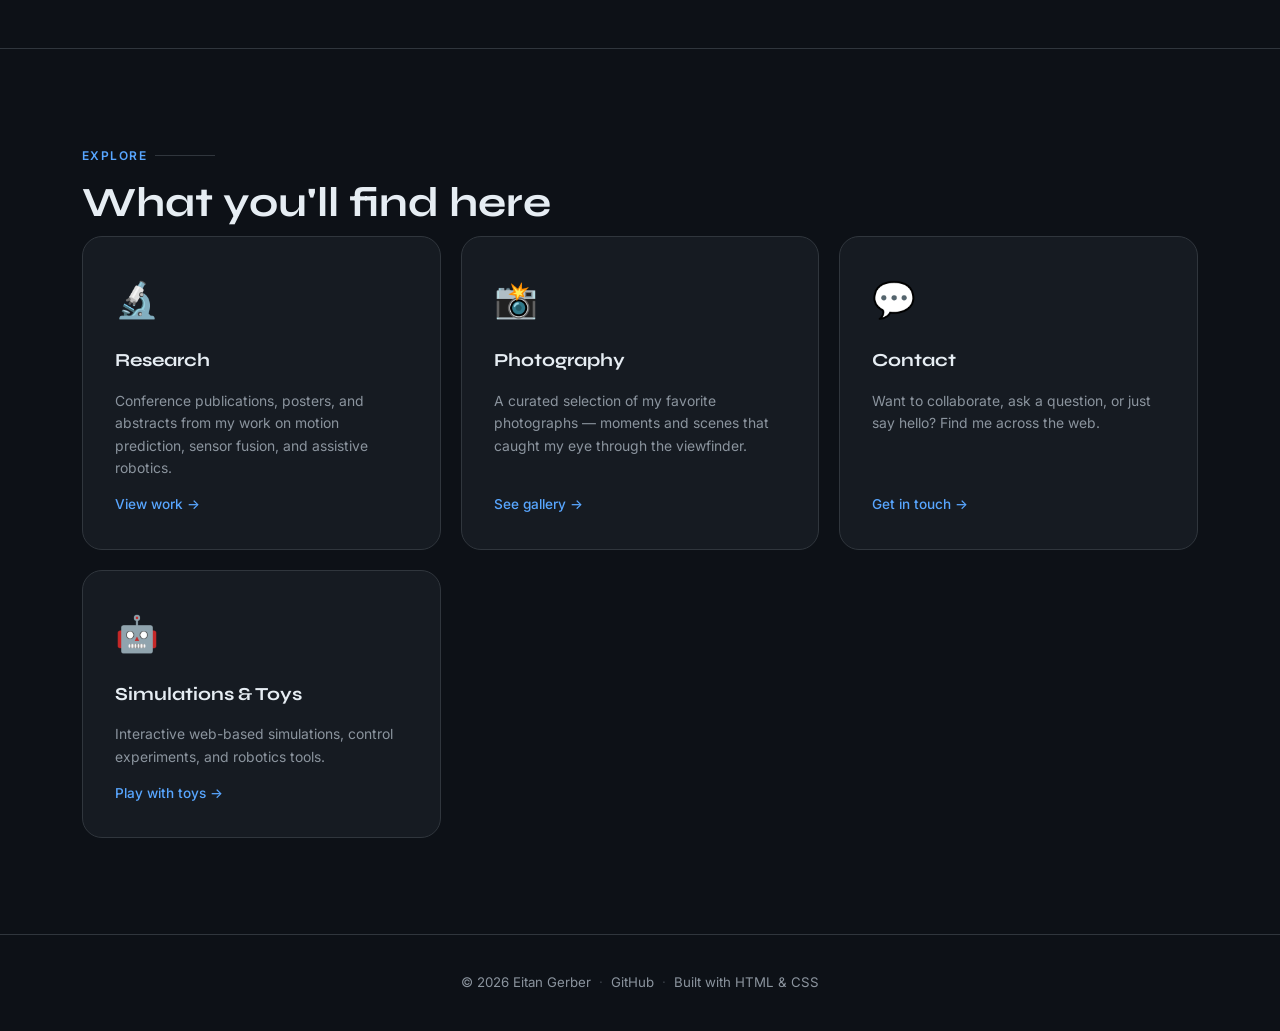
==== commit bc0e49ff: "Add IEEE BSN 2026 accepted paper and poster to research page" ====
--- a/index.html
+++ b/index.html
@@ -212,8 +212,8 @@
             <div class="quicklink-emoji" aria-hidden="true">🔬</div>
             <div class="quicklink-title">Research</div>
             <p class="quicklink-desc">
-              Conference posters and abstracts from my work on motion prediction,
-              EMG processing, and assistive robotics.
+              Conference publications, posters, and abstracts from my work on motion prediction,
+              sensor fusion, and assistive robotics.
             </p>
             <div class="quicklink-arrow">View work →</div>
           </a>
--- a/assets/css/style.css
+++ b/assets/css/style.css
@@ -826,6 +826,10 @@
   background: linear-gradient(135deg, #312e81, #7c3aed);
 }
 
+.research-thumb-amber {
+  background: linear-gradient(135deg, #78350f, #d97706);
+}
+
 .research-meta {
   font-size: 0.8rem;
   color: var(--muted);
@@ -834,6 +838,48 @@
   gap: 0.6rem;
   align-items: center;
   flex-wrap: wrap;
+}
+
+.award-tag {
+  display: inline-flex;
+  align-items: center;
+  gap: 0.35rem;
+  font-size: 0.73rem;
+  font-weight: 600;
+  padding: 0.2rem 0.65rem;
+  border-radius: 100px;
+  background: rgba(245, 158, 11, 0.15);
+  color: #f59e0b;
+  border: 1px solid rgba(245, 158, 11, 0.35);
+  letter-spacing: 0.01em;
+  margin-left: auto;
+}
+
+[data-theme="light"] .award-tag {
+  background: rgba(217, 119, 6, 0.12);
+  color: #b45309;
+  border-color: rgba(217, 119, 6, 0.3);
+}
+
+.pub-tag {
+  display: inline-flex;
+  align-items: center;
+  gap: 0.35rem;
+  font-size: 0.73rem;
+  font-weight: 600;
+  padding: 0.2rem 0.65rem;
+  border-radius: 100px;
+  background: rgba(var(--accent-rgb), 0.15);
+  color: var(--accent);
+  border: 1px solid rgba(var(--accent-rgb), 0.35);
+  letter-spacing: 0.01em;
+  margin-left: auto;
+}
+
+[data-theme="light"] .pub-tag {
+  background: rgba(9, 105, 218, 0.12);
+  color: #0969da;
+  border-color: rgba(9, 105, 218, 0.3);
 }
 
 .research-meta .dot {
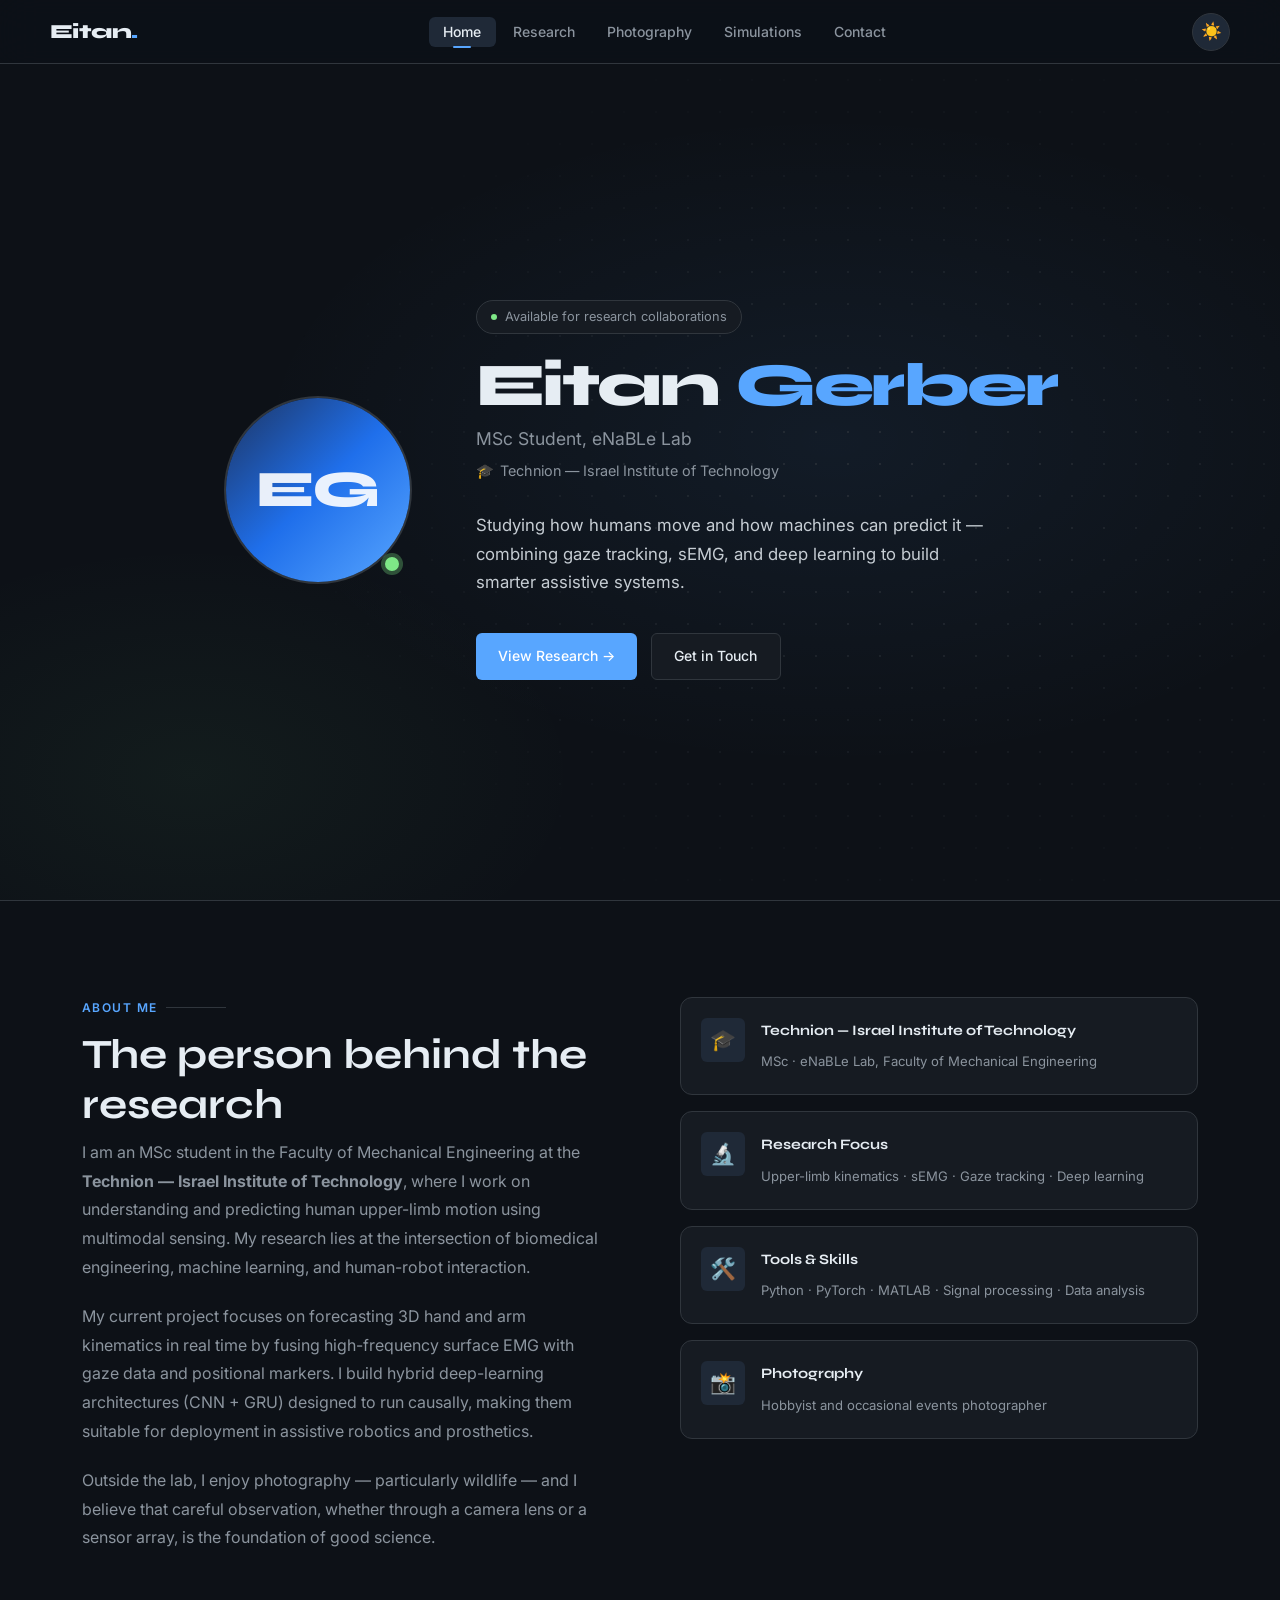
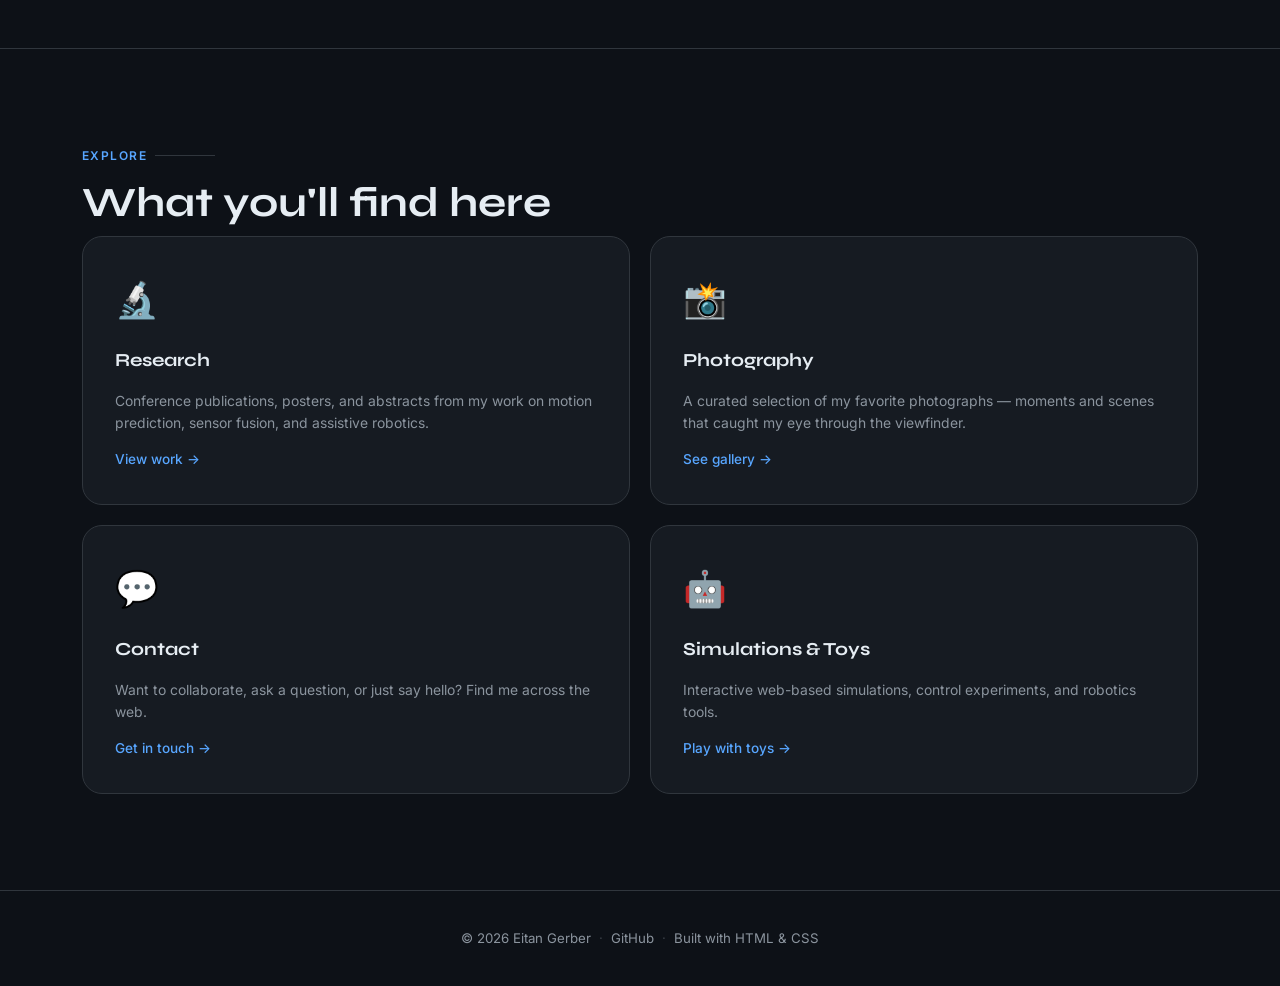
==== commit d8a934e6: "Refactor for stability and efficiency" ====
--- a/index.html
+++ b/index.html
@@ -11,15 +11,25 @@
   <meta property="og:description" content="Researcher at Technion · Photography · Academic work" />
   <meta property="og:type" content="website" />
   <meta property="og:url" content="https://e-gerber-technion.github.io" />
+  <meta name="color-scheme" content="dark light" />
   <link rel="canonical" href="https://e-gerber-technion.github.io" />
-  <link rel="stylesheet" href="assets/css/style.css" />
   <!-- Prevent flash of wrong theme -->
   <script>
     (function () {
-      const theme = localStorage.getItem('eg-site-theme') || 'dark';
-      document.documentElement.setAttribute('data-theme', theme);
+      try {
+        var saved = localStorage.getItem('eg-site-theme');
+        var theme = (saved === 'light' || saved === 'dark') ? saved : 'dark';
+        document.documentElement.setAttribute('data-theme', theme);
+      } catch (e) {
+        document.documentElement.setAttribute('data-theme', 'dark');
+      }
+      document.documentElement.classList.add('js-enabled');
     })();
   </script>
+  <link rel="preconnect" href="https://fonts.googleapis.com" />
+  <link rel="preconnect" href="https://fonts.gstatic.com" crossorigin />
+  <link rel="stylesheet" href="https://fonts.googleapis.com/css2?family=Inter:ital,opsz,wght@0,14..32,300..600;1,14..32,400&family=Syne:wght@400..800&display=swap" />
+  <link rel="stylesheet" href="assets/css/style.css" />
 </head>
 
 <body>
@@ -40,8 +50,8 @@
       </ul>
 
       <div class="nav-actions">
-        <button class="theme-toggle" id="theme-toggle" aria-label="Toggle theme">☀️</button>
-        <button class="hamburger" id="hamburger" aria-label="Open menu" aria-expanded="false" aria-controls="nav-links">
+        <button type="button" class="theme-toggle" id="theme-toggle" aria-label="Toggle theme">☀️</button>
+        <button type="button" class="hamburger" id="hamburger" aria-label="Open menu" aria-expanded="false" aria-controls="nav-links">
           <span></span><span></span><span></span>
         </button>
       </div>
@@ -267,11 +277,7 @@
     </div>
   </footer>
 
-  <script src="assets/js/main.js"></script>
-  <script>
-    // Dynamic year in footer
-    document.getElementById('footer-year').textContent = new Date().getFullYear();
-  </script>
+  <script src="assets/js/main.js" defer></script>
 </body>
 
 </html>
--- a/assets/css/style.css
+++ b/assets/css/style.css
@@ -3,8 +3,6 @@
    Eitan Gerber · e-gerber-technion.github.io
    ===================================================== */
 
-/* ---- Google Fonts ---- */
-@import url('https://fonts.googleapis.com/css2?family=Syne:wght@400;500;600;700;800&family=Inter:ital,opsz,wght@0,14..32,300;0,14..32,400;0,14..32,500;0,14..32,600;1,14..32,400&family=JetBrains+Mono:wght@400;500&display=swap');
 
 /* ---- CSS Reset ---- */
 *,
@@ -664,7 +662,7 @@
 
 .quicklinks-grid {
   display: grid;
-  grid-template-columns: repeat(3, 1fr);
+  grid-template-columns: repeat(2, 1fr);
   gap: 1.25rem;
 }
 
@@ -903,10 +901,6 @@
   color: var(--muted);
   line-height: 1.65;
   margin-bottom: 1rem;
-  display: -webkit-box;
-  -webkit-line-clamp: 3;
-  -webkit-box-orient: vertical;
-  overflow: hidden;
 }
 
 .research-tags {
@@ -933,6 +927,18 @@
   border-color: rgba(var(--accent-2-rgb), 0.2);
 }
 
+.tag.purple {
+  background: rgba(168, 85, 247, 0.12);
+  color: #c084fc;
+  border-color: rgba(168, 85, 247, 0.28);
+}
+
+[data-theme="light"] .tag.purple {
+  background: rgba(126, 34, 206, 0.1);
+  color: #7e22ce;
+  border-color: rgba(126, 34, 206, 0.25);
+}
+
 .research-links {
   display: flex;
   gap: 0.5rem;
@@ -971,7 +977,7 @@
 }
 
 .empty-state code {
-  font-family: 'JetBrains Mono', monospace;
+  font-family: ui-monospace, SFMono-Regular, Menlo, Consolas, monospace;
   font-size: 0.8em;
   background: var(--surface-2);
   padding: 0.1em 0.4em;
@@ -1152,7 +1158,9 @@
   transform: translateX(-50%);
   color: rgba(255, 255, 255, 0.65);
   font-size: 0.85rem;
-  white-space: nowrap;
+  max-width: 90vw;
+  text-align: center;
+  line-height: 1.4;
 }
 
 /* =====================================================
@@ -1248,8 +1256,8 @@
 
 /* Ensure the button doesn't shrink when text is long */
 .copy-btn {
-  background: rgba(255, 255, 255, 0.1);
-  border: none;
+  background: var(--surface-2);
+  border: 1px solid var(--border);
   border-radius: 4px;
   padding: 2px 6px;
   cursor: pointer;
@@ -1258,7 +1266,8 @@
 }
 
 .copy-btn:hover {
-  background: rgba(255, 255, 255, 0.2);
+  border-color: var(--accent);
+  background: var(--surface);
 }
 
 /* =====================================================
@@ -1297,13 +1306,13 @@
 /* =====================================================
    SCROLL REVEAL ANIMATIONS
    ===================================================== */
-.reveal {
+.js-enabled .reveal {
   opacity: 0;
   transform: translateY(22px);
   transition: opacity 0.65s ease, transform 0.65s ease;
 }
 
-.reveal.visible {
+.js-enabled .reveal.visible {
   opacity: 1;
   transform: translateY(0);
 }
@@ -1427,4 +1436,25 @@
   .avatar-placeholder {
     font-size: 2.6rem;
   }
+}
+
+/* =====================================================
+   PREFERS REDUCED MOTION
+   ===================================================== */
+@media (prefers-reduced-motion: reduce) {
+  html {
+    scroll-behavior: auto;
+  }
+
+  .hero-status-pulse,
+  .hero-eyebrow-dot {
+    animation: none;
+  }
+
+  .reveal,
+  .js-enabled .reveal {
+    opacity: 1;
+    transform: none;
+    transition: none;
+  }
 }
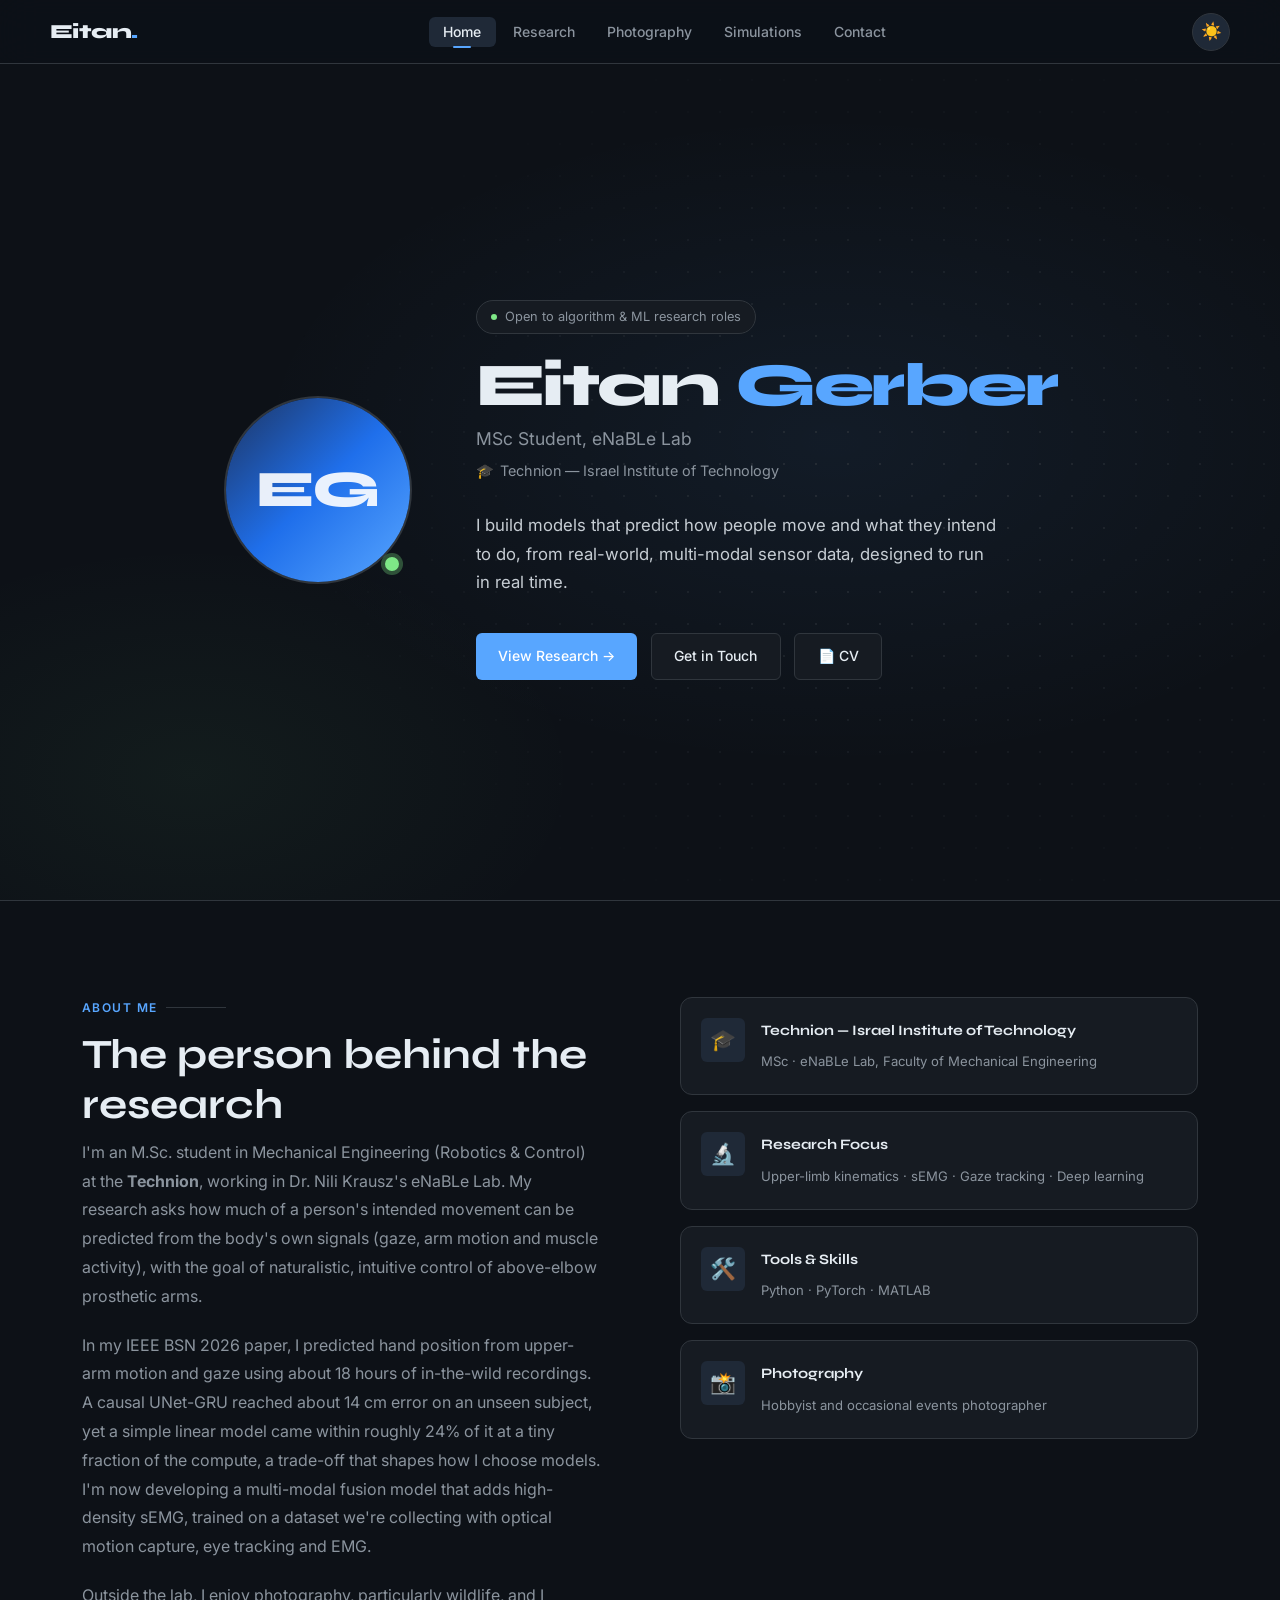
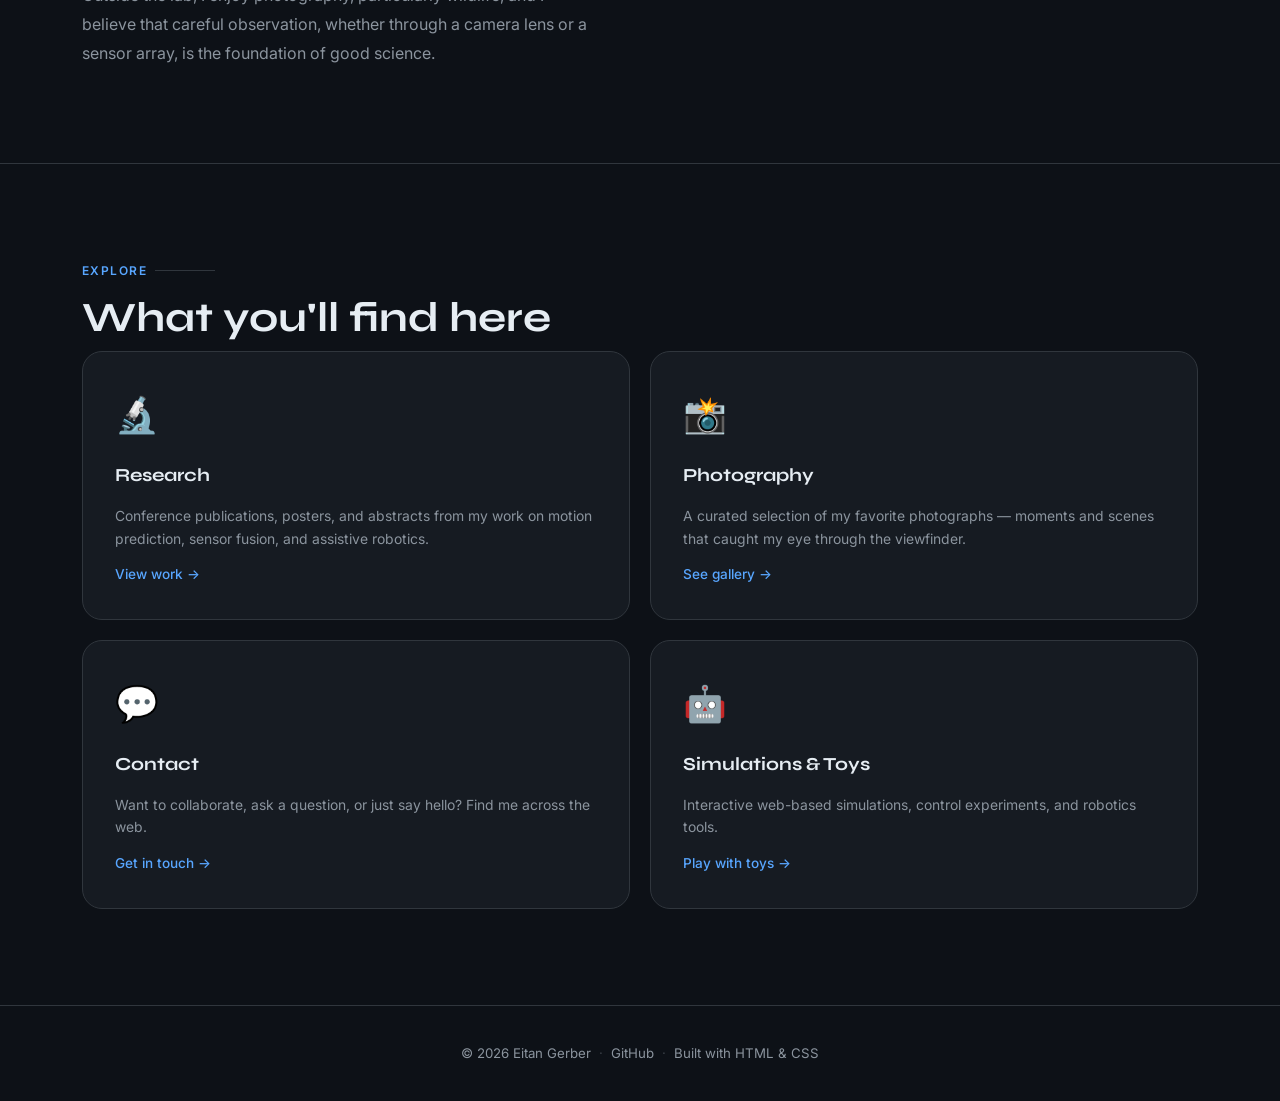
==== commit fa182dff: "Update site content: CV, bio, research entries, Scholar link - index.html: enable CV button, new sta" ====
--- a/index.html
+++ b/index.html
@@ -4,11 +4,11 @@
 <head>
   <meta charset="UTF-8" />
   <meta name="viewport" content="width=device-width, initial-scale=1.0" />
-  <title>Eitan Gerber — Researcher & Photographer</title>
+  <title>Eitan Gerber — Robotics & ML Researcher</title>
   <meta name="description"
-    content="Personal website of Eitan Gerber — MSc researcher at the Technion and photography enthusiast." />
+    content="Eitan Gerber, M.Sc. researcher at the Technion building models that predict human motion and intent from multi-modal sensor data. Research, simulations and photography." />
   <meta property="og:title" content="Eitan Gerber" />
-  <meta property="og:description" content="Researcher at Technion · Photography · Academic work" />
+  <meta property="og:description" content="Robotics &amp; ML research at the Technion · Simulations · Photography" />
   <meta property="og:type" content="website" />
   <meta property="og:url" content="https://e-gerber-technion.github.io" />
   <meta name="color-scheme" content="dark light" />
@@ -73,11 +73,6 @@
           <!-- Avatar -->
           <div class="hero-avatar-wrap reveal">
             <div class="hero-avatar">
-              <!--
-                TO ADD YOUR PHOTO:
-                Replace the .avatar-placeholder div below with:
-                <img src="assets/images/avatar.jpg" alt="Eitan Gerber" />
-              -->
               <div class="avatar-placeholder" aria-hidden="true">EG</div>
             </div>
             <div class="hero-status" aria-hidden="true">
@@ -89,7 +84,7 @@
           <div class="hero-text reveal reveal-delay-1">
             <div class="hero-eyebrow">
               <span class="hero-eyebrow-dot" aria-hidden="true"></span>
-              Available for research collaborations
+              Open to algorithm &amp; ML research roles
             </div>
 
             <h1 class="hero-name">
@@ -102,13 +97,9 @@
               Technion — Israel Institute of Technology
             </p>
 
-            <!--
-              TODO: Replace the tagline below with your own one-liner.
-            -->
             <p class="hero-tagline">
-              Studying how humans move and how machines can predict it —
-              combining gaze tracking, sEMG, and deep learning to build
-              smarter assistive systems.
+              I build models that predict how people move and what they intend to do,
+              from real-world, multi-modal sensor data, designed to run in real time.
             </p>
 
             <div class="hero-ctas">
@@ -118,15 +109,9 @@
               <a href="contact.html" class="btn btn-secondary" id="hero-contact-btn">
                 Get in Touch
               </a>
-              <!--
-                TO ADD YOUR CV:
-                1. Place your CV PDF at  assets/cv.pdf
-                2. Uncomment the link below:
-
-              <a href="assets/cv.pdf" class="btn btn-secondary" target="_blank" rel="noopener" id="hero-cv-btn">
+              <a href="assets/Eitan_Gerber_CV.pdf" class="btn btn-secondary" target="_blank" rel="noopener" id="hero-cv-btn">
                 📄 CV
               </a>
-              -->
             </div>
           </div>
         </div>
@@ -146,29 +131,23 @@
               The person behind the research
             </h2>
 
-            <!--
-              TODO: Replace the paragraphs below with your own bio.
-                    Write 2–3 paragraphs covering your background,
-                    research interests, and what drives you.
-            -->
             <div class="reveal reveal-delay-2">
               <p>
-                I am an MSc student in the Faculty of Mechanical Engineering at the
-                <strong>Technion — Israel Institute of Technology</strong>, where I work on
-                understanding and predicting human upper-limb motion using multimodal sensing.
-                My research lies at the intersection of biomedical engineering, machine learning,
-                and human-robot interaction.
+                I'm an M.Sc. student in Mechanical Engineering (Robotics &amp; Control) at the
+                <strong>Technion</strong>, working in Dr. Nili Krausz's eNaBLe Lab. My research asks how much
+                of a person's intended movement can be predicted from the body's own signals (gaze, arm motion
+                and muscle activity), with the goal of naturalistic, intuitive control of above-elbow prosthetic arms.
               </p>
               <p>
-                My current project focuses on forecasting 3D hand and arm kinematics in real time
-                by fusing high-frequency surface EMG with gaze data and positional markers.
-                I build hybrid deep-learning architectures (CNN + GRU) designed to run causally,
-                making them suitable for deployment in assistive robotics and prosthetics.
+                In my IEEE BSN 2026 paper, I predicted hand position from upper-arm motion and gaze using about
+                18 hours of in-the-wild recordings. A causal UNet-GRU reached about 14 cm error on an unseen subject,
+                yet a simple linear model came within roughly 24% of it at a tiny fraction of the compute, a trade-off
+                that shapes how I choose models. I'm now developing a multi-modal fusion model that adds high-density
+                sEMG, trained on a dataset we're collecting with optical motion capture, eye tracking and EMG.
               </p>
               <p>
-                Outside the lab, I enjoy photography — particularly wildlife —
-                and I believe that careful observation, whether through a camera lens or a sensor array,
-                is the foundation of good science.
+                Outside the lab, I enjoy photography, particularly wildlife, and I believe that careful observation,
+                whether through a camera lens or a sensor array, is the foundation of good science.
               </p>
             </div>
           </div>
@@ -192,7 +171,7 @@
               <div class="highlight-icon" aria-hidden="true">🛠️</div>
               <div class="highlight-text">
                 <strong>Tools & Skills</strong>
-                <span>Python · PyTorch · MATLAB · Signal processing · Data analysis</span>
+                <span>Python · PyTorch · MATLAB</span>
               </div>
             </div>
             <div class="highlight-item" id="highlight-photo">
